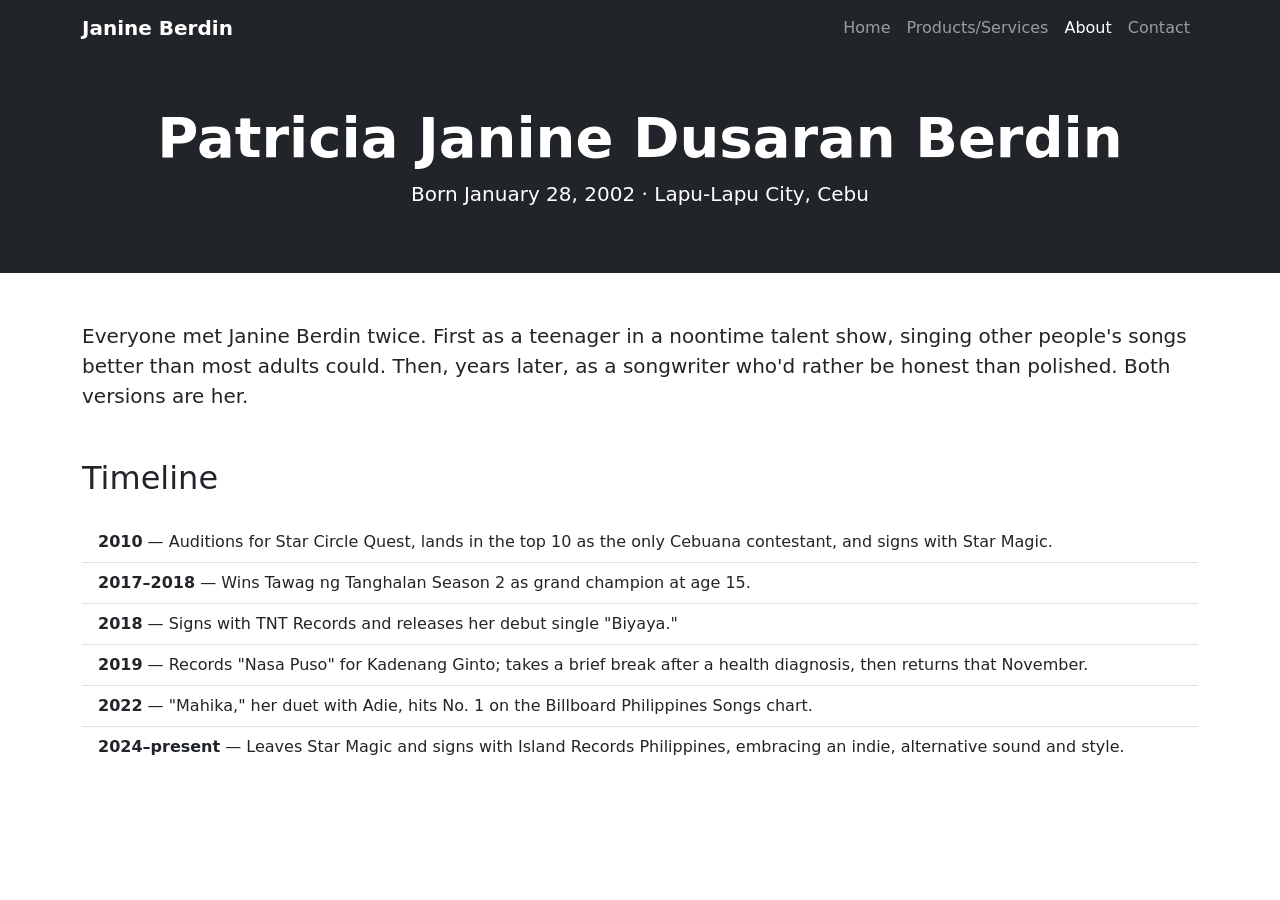
==== about.html @ bd7dd0e9 "Initial commit" ====
﻿<!DOCTYPE html>
<html lang="en">
<head>
    <meta charset="UTF-8">
    <meta name="viewport" content="width=device-width, initial-scale=1.0">
    <title>About - Janine Berdin</title>
    <link href="https://cdn.jsdelivr.net/npm/bootstrap@5.3.3/dist/css/bootstrap.min.css" rel="stylesheet">
</head>
<body>

    <nav class="navbar navbar-expand-lg navbar-dark bg-dark">
        <div class="container">
            <a class="navbar-brand fw-bold" href="index.html">Janine Berdin</a>
            <button class="navbar-toggler" type="button" data-bs-toggle="collapse" data-bs-target="#navMenu">
                <span class="navbar-toggler-icon"></span>
            </button>
            <div class="collapse navbar-collapse" id="navMenu">
                <ul class="navbar-nav ms-auto">
                    <li class="nav-item"><a class="nav-link" href="index.html">Home</a></li>
                    <li class="nav-item"><a class="nav-link" href="services.html">Products/Services</a></li>
                    <li class="nav-item"><a class="nav-link active" href="about.html">About</a></li>
                    <li class="nav-item"><a class="nav-link" href="contact.html">Contact</a></li>
                </ul>
            </div>
        </div>
    </nav>

    <div class="bg-dark text-white text-center py-5">
        <div class="container">
            <h1 class="display-4 fw-bold">Patricia Janine Dusaran Berdin</h1>
            <p class="lead">Born January 28, 2002 &middot; Lapu-Lapu City, Cebu</p>
        </div>
    </div>

    <div class="container my-5">
        <p class="lead">
            Everyone met Janine Berdin twice. First as a teenager in a noontime talent show,
            singing other people's songs better than most adults could. Then, years later, as a
            songwriter who'd rather be honest than polished. Both versions are her.
        </p>

        <h2 class="mt-5 mb-4">Timeline</h2>

        <ul class="list-group list-group-flush">

            <li class="list-group-item">
                <strong>2010</strong> — Auditions for Star Circle Quest, lands in the top 10 as the only Cebuana contestant, and signs with Star Magic.
            </li>

            <li class="list-group-item">
                <strong>2017–2018</strong> — Wins Tawag ng Tanghalan Season 2 as grand champion at age 15.
            </li>

            <li class="list-group-item">
                <strong>2018</strong> — Signs with TNT Records and releases her debut single "Biyaya."
            </li>

            <li class="list-group-item">
                <strong>2019</strong> — Records "Nasa Puso" for Kadenang Ginto; takes a brief break after a health diagnosis, then returns that November.
            </li>

            <li class="list-group-item">
                <strong>2022</strong> — "Mahika," her duet with Adie, hits No. 1 on the Billboard Philippines Songs chart.
            </li>

            <li class="list-group-item">
                <strong>2024–present</strong> — Leaves Star Magic and signs with Island Records Philippines, embracing an indie, alternative sound and style.
            </li>

        </ul>
    </div>

    <script src="https://cdn.jsdelivr.net/npm/bootstrap@5.3.3/dist/js/bootstrap.bundle.min.js"></script>
</body>
</html>
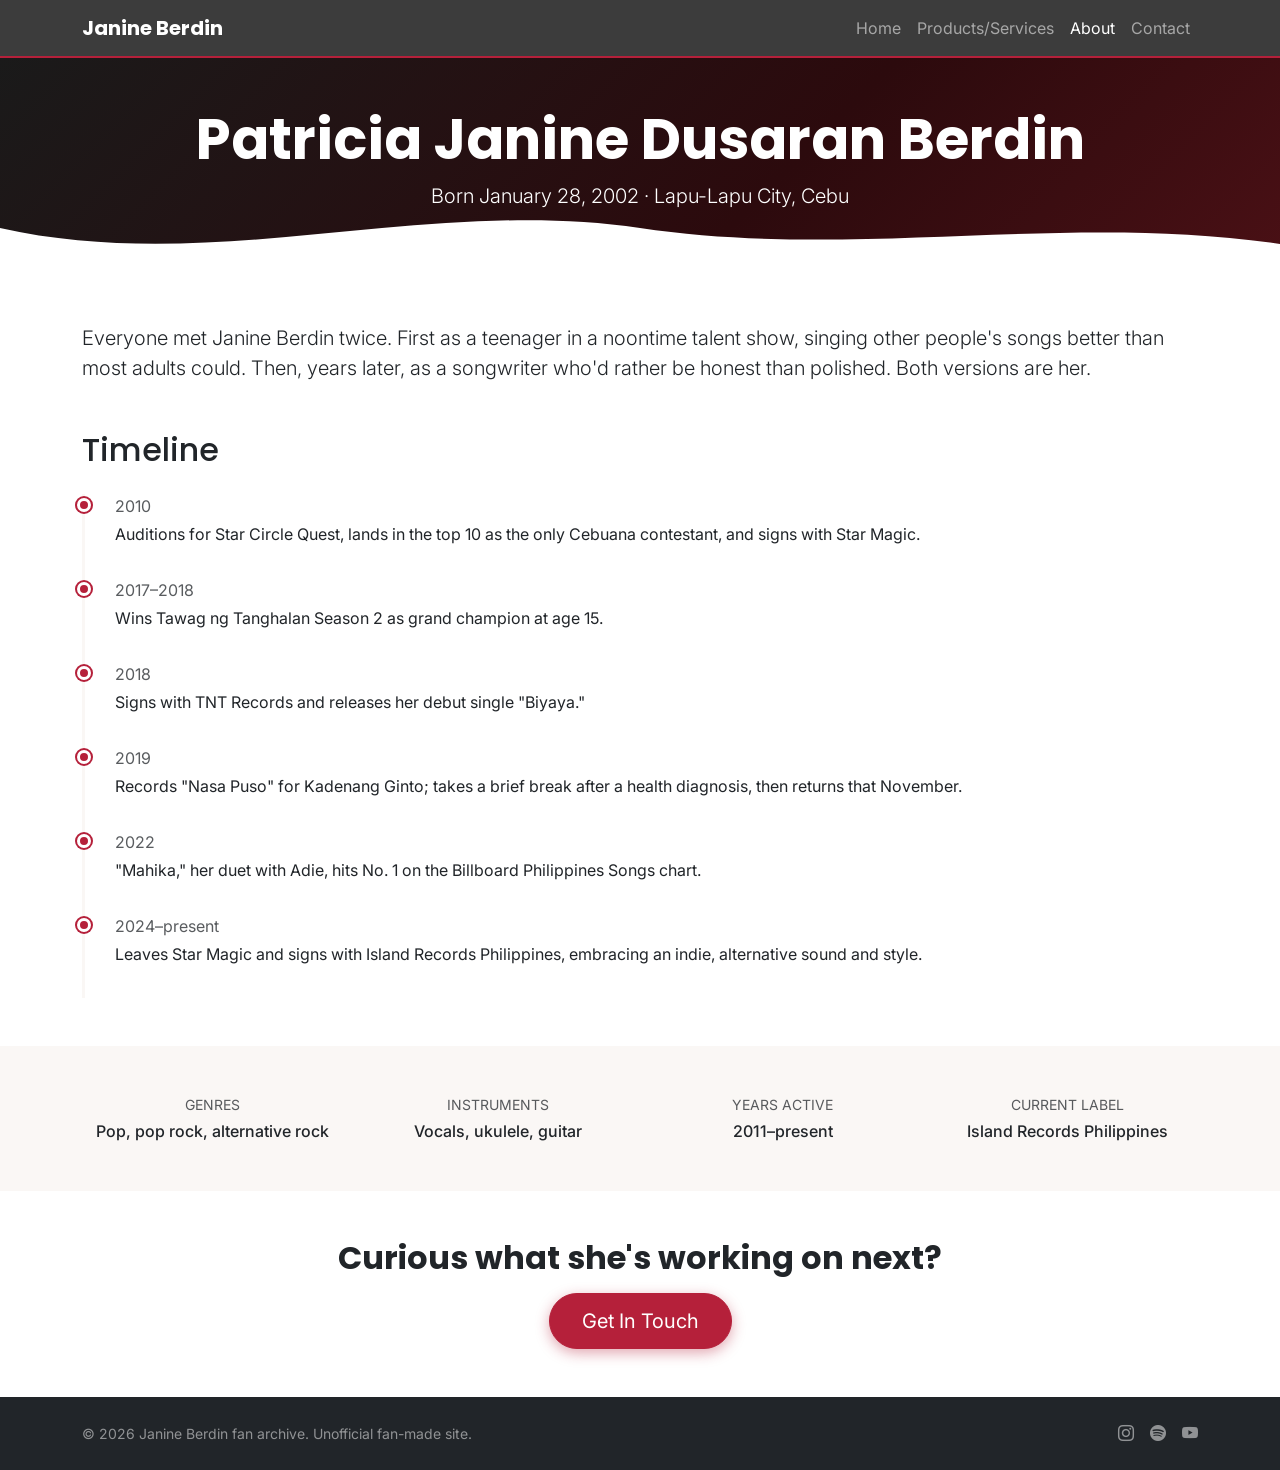
==== commit 070756eb: "y" ====
--- a/about.html
+++ b/about.html
@@ -4,11 +4,15 @@
     <meta charset="UTF-8">
     <meta name="viewport" content="width=device-width, initial-scale=1.0">
     <title>About - Janine Berdin</title>
+    <link rel="preconnect" href="https://fonts.googleapis.com">
+    <link href="https://fonts.googleapis.com/css2?family=Poppins:wght@600;700;800&family=Inter:wght@400;500&display=swap" rel="stylesheet">
     <link href="https://cdn.jsdelivr.net/npm/bootstrap@5.3.3/dist/css/bootstrap.min.css" rel="stylesheet">
+    <link rel="stylesheet" href="https://cdn.jsdelivr.net/npm/bootstrap-icons@1.11.3/font/bootstrap-icons.css">
+    <link href="css/style.css" rel="stylesheet">
 </head>
 <body>
 
-    <nav class="navbar navbar-expand-lg navbar-dark bg-dark">
+    <nav class="navbar navbar-expand-lg navbar-dark navbar-blur sticky-top">
         <div class="container">
             <a class="navbar-brand fw-bold" href="index.html">Janine Berdin</a>
             <button class="navbar-toggler" type="button" data-bs-toggle="collapse" data-bs-target="#navMenu">
@@ -25,10 +29,15 @@
         </div>
     </nav>
 
-    <div class="bg-dark text-white text-center py-5">
+    <div class="hero-gradient text-white text-center py-5">
         <div class="container">
             <h1 class="display-4 fw-bold">Patricia Janine Dusaran Berdin</h1>
             <p class="lead">Born January 28, 2002 &middot; Lapu-Lapu City, Cebu</p>
+        </div>
+        <div class="wave-divider">
+            <svg viewBox="0 0 1440 100" preserveAspectRatio="none" xmlns="http://www.w3.org/2000/svg">
+                <path d="M0,40 C240,100 480,0 720,40 C960,80 1200,20 1440,60 L1440,100 L0,100 Z" fill="#ffffff"></path>
+            </svg>
         </div>
     </div>
 
@@ -41,35 +50,83 @@
 
         <h2 class="mt-5 mb-4">Timeline</h2>
 
-        <ul class="list-group list-group-flush">
+        <div class="timeline">
 
-            <li class="list-group-item">
-                <strong>2010</strong> — Auditions for Star Circle Quest, lands in the top 10 as the only Cebuana contestant, and signs with Star Magic.
-            </li>
+            <div class="timeline-item">
+                <p class="text-muted mb-1">2010</p>
+                <p class="mb-0">Auditions for Star Circle Quest, lands in the top 10 as the only Cebuana contestant, and signs with Star Magic.</p>
+            </div>
 
-            <li class="list-group-item">
-                <strong>2017–2018</strong> — Wins Tawag ng Tanghalan Season 2 as grand champion at age 15.
-            </li>
+            <div class="timeline-item">
+                <p class="text-muted mb-1">2017–2018</p>
+                <p class="mb-0">Wins Tawag ng Tanghalan Season 2 as grand champion at age 15.</p>
+            </div>
 
-            <li class="list-group-item">
-                <strong>2018</strong> — Signs with TNT Records and releases her debut single "Biyaya."
-            </li>
+            <div class="timeline-item">
+                <p class="text-muted mb-1">2018</p>
+                <p class="mb-0">Signs with TNT Records and releases her debut single "Biyaya."</p>
+            </div>
 
-            <li class="list-group-item">
-                <strong>2019</strong> — Records "Nasa Puso" for Kadenang Ginto; takes a brief break after a health diagnosis, then returns that November.
-            </li>
+            <div class="timeline-item">
+                <p class="text-muted mb-1">2019</p>
+                <p class="mb-0">Records "Nasa Puso" for Kadenang Ginto; takes a brief break after a health diagnosis, then returns that November.</p>
+            </div>
 
-            <li class="list-group-item">
-                <strong>2022</strong> — "Mahika," her duet with Adie, hits No. 1 on the Billboard Philippines Songs chart.
-            </li>
+            <div class="timeline-item">
+                <p class="text-muted mb-1">2022</p>
+                <p class="mb-0">"Mahika," her duet with Adie, hits No. 1 on the Billboard Philippines Songs chart.</p>
+            </div>
 
-            <li class="list-group-item">
-                <strong>2024–present</strong> — Leaves Star Magic and signs with Island Records Philippines, embracing an indie, alternative sound and style.
-            </li>
+            <div class="timeline-item">
+                <p class="text-muted mb-1">2024–present</p>
+                <p class="mb-0">Leaves Star Magic and signs with Island Records Philippines, embracing an indie, alternative sound and style.</p>
+            </div>
 
-        </ul>
+        </div>
     </div>
 
+    <div class="bg-light py-5">
+        <div class="container">
+            <div class="row text-center g-4">
+                <div class="col-md-3">
+                    <p class="text-muted small text-uppercase mb-1">Genres</p>
+                    <p class="mb-0 fw-medium">Pop, pop rock, alternative rock</p>
+                </div>
+                <div class="col-md-3">
+                    <p class="text-muted small text-uppercase mb-1">Instruments</p>
+                    <p class="mb-0 fw-medium">Vocals, ukulele, guitar</p>
+                </div>
+                <div class="col-md-3">
+                    <p class="text-muted small text-uppercase mb-1">Years active</p>
+                    <p class="mb-0 fw-medium">2011–present</p>
+                </div>
+                <div class="col-md-3">
+                    <p class="text-muted small text-uppercase mb-1">Current label</p>
+                    <p class="mb-0 fw-medium">Island Records Philippines</p>
+                </div>
+            </div>
+        </div>
+    </div>
+
+    <div class="container my-5 text-center">
+        <h2 class="fw-bold mb-3">Curious what she's working on next?</h2>
+        <a href="contact.html" class="btn btn-danger btn-lg btn-glow">Get In Touch</a>
+    </div>
+
+    <!-- ===== Footer ===== -->
+    <footer class="bg-dark text-white-50 py-4">
+        <div class="container d-flex flex-column flex-sm-row justify-content-between align-items-center gap-2">
+            <p class="mb-0 small">&copy; 2026 Janine Berdin fan archive. Unofficial fan-made site.</p>
+            <div class="d-flex gap-3">
+                <a href="#" class="text-white-50"><i class="bi bi-instagram"></i></a>
+                <a href="#" class="text-white-50"><i class="bi bi-spotify"></i></a>
+                <a href="#" class="text-white-50"><i class="bi bi-youtube"></i></a>
+            </div>
+        </div>
+    </footer>
+
+    <script src="https://code.jquery.com/jquery-3.7.1.min.js"></script>
     <script src="https://cdn.jsdelivr.net/npm/bootstrap@5.3.3/dist/js/bootstrap.bundle.min.js"></script>
+    <script src="js/main.js"></script>
 </body>
 </html>
--- a/css/style.css
+++ b/css/style.css
@@ -0,0 +1,182 @@
+﻿/* ===== Color palette ===== */
+:root {
+    --color-primary: #b5203a;
+    --color-primary-dark: #8a1729;
+    --color-bg-alt: #faf7f5;
+    --color-dark: #1a1a1a;
+}
+
+/* ===== Fonts ===== */
+body {
+    font-family: 'Inter', sans-serif;
+    background-color: #fff;
+}
+
+h1, h2, h3, h4, h5,
+.navbar-brand {
+    font-family: 'Poppins', sans-serif;
+}
+
+/* ===== Override Bootstrap's red with our brand color ===== */
+.btn-danger {
+    background-color: var(--color-primary);
+    border-color: var(--color-primary);
+}
+
+    .btn-danger:hover {
+        background-color: var(--color-primary-dark);
+        border-color: var(--color-primary-dark);
+    }
+
+.text-danger {
+    color: var(--color-primary) !important;
+}
+
+.border-danger {
+    border-color: var(--color-primary) !important;
+}
+
+.bg-light {
+    background-color: var(--color-bg-alt) !important;
+}
+
+/* ===== Navbar with blur ===== */
+.navbar-blur {
+    background-color: rgba(26, 26, 26, 0.85) !important;
+    backdrop-filter: blur(10px);
+    -webkit-backdrop-filter: blur(10px);
+    border-bottom: 2px solid var(--color-primary);
+}
+
+/* ===== Card hover effect ===== */
+.card-hover {
+    transition: transform 0.3s cubic-bezier(0.34, 1.56, 0.64, 1), box-shadow 0.3s ease, border-color 0.3s ease;
+}
+
+    .card-hover:hover {
+        transform: translateY(-10px) scale(1.03);
+        box-shadow: 0 16px 30px rgba(0, 0, 0, 0.2);
+        border-color: var(--color-primary);
+    }
+
+        .card-hover:hover .card-title {
+            color: var(--color-primary);
+            transition: color 0.3s ease;
+        }
+
+/* ===== Modal images ===== */
+.modal-content img {
+    max-height: 320px;
+    object-fit: cover;
+    width: 100%;
+}
+
+/* ===== Album cover placeholders ===== */
+.album-cover {
+    height: 160px;
+    display: flex;
+    align-items: center;
+    justify-content: center;
+    color: white;
+    font-weight: bold;
+    font-size: 1.1rem;
+    text-align: center;
+    padding: 10px;
+}
+
+.cover-red {
+    background-color: var(--color-primary);
+}
+
+.cover-dark {
+    background-color: #212529;
+}
+
+.cover-grey {
+    background-color: #6c757d;
+}
+
+/* ===== Hero sections ===== */
+.hero-gradient {
+    background: linear-gradient(135deg, #1a1a1a 0%, #2c0a0d 60%, #4a1015 100%);
+    position: relative;
+    overflow: hidden;
+}
+
+.btn-glow {
+    border-radius: 50px;
+    padding: 12px 32px;
+    transition: transform 0.25s ease, box-shadow 0.25s ease;
+    box-shadow: 0 4px 14px rgba(181, 32, 58, 0.4);
+}
+
+    .btn-glow:hover {
+        transform: translateY(-3px);
+        box-shadow: 0 8px 24px rgba(181, 32, 58, 0.6);
+    }
+
+/* ===== Wave divider ===== */
+.wave-divider {
+    position: absolute;
+    bottom: -1px;
+    left: 0;
+    width: 100%;
+    line-height: 0;
+}
+
+    .wave-divider svg {
+        width: 100%;
+        height: 80px;
+        display: block;
+    }
+
+/* ===== Stat cards ===== */
+.stat-card {
+    background: var(--color-bg-alt);
+    border-radius: 16px;
+    transition: transform 0.3s cubic-bezier(0.34, 1.56, 0.64, 1), box-shadow 0.3s ease;
+}
+
+    .stat-card:hover {
+        transform: translateY(-8px);
+        box-shadow: 0 12px 24px rgba(0, 0, 0, 0.1);
+    }
+
+/* ===== Icon circles ===== */
+.icon-circle {
+    width: 64px;
+    height: 64px;
+    border-radius: 50%;
+    background: rgba(181, 32, 58, 0.1);
+    display: flex;
+    align-items: center;
+    justify-content: center;
+    margin: 0 auto 16px;
+    font-size: 1.6rem;
+    color: var(--color-primary);
+}
+
+/* ===== Timeline (About page) ===== */
+.timeline {
+    position: relative;
+    padding-left: 30px;
+    border-left: 3px solid var(--color-bg-alt);
+}
+
+.timeline-item {
+    position: relative;
+    padding-bottom: 2rem;
+}
+
+    .timeline-item::before {
+        content: '';
+        position: absolute;
+        left: -38px;
+        top: 4px;
+        width: 14px;
+        height: 14px;
+        border-radius: 50%;
+        background: var(--color-primary);
+        border: 3px solid #fff;
+        box-shadow: 0 0 0 2px var(--color-primary);
+    }
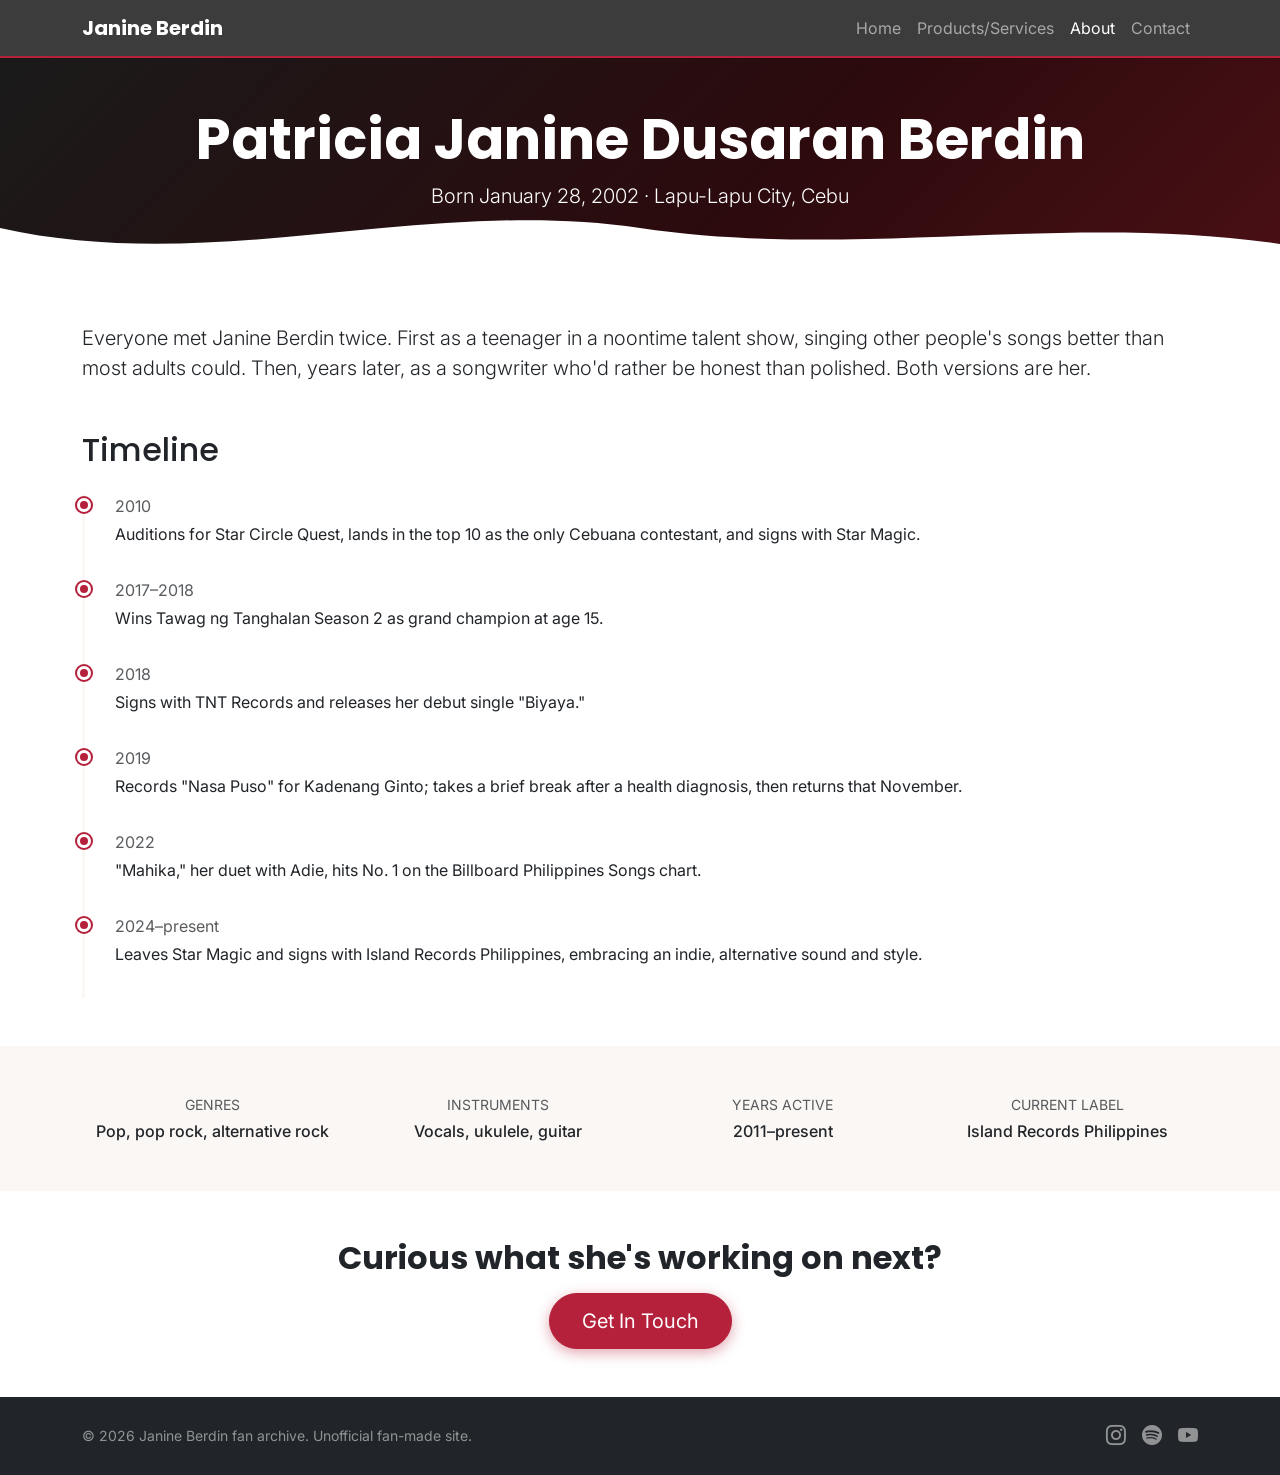
==== commit 4a1265c0: "meow" ====
--- a/about.html
+++ b/about.html
@@ -22,7 +22,7 @@
                 <ul class="navbar-nav ms-auto">
                     <li class="nav-item"><a class="nav-link" href="index.html">Home</a></li>
                     <li class="nav-item"><a class="nav-link" href="services.html">Products/Services</a></li>
-                    <li class="nav-item"><a class="nav-link active" href="about.html">About</a></li>
+                    <li class="nav-item"><a class="nav-link" href="about.html">About</a></li>
                     <li class="nav-item"><a class="nav-link" href="contact.html">Contact</a></li>
                 </ul>
             </div>
@@ -117,10 +117,10 @@
     <footer class="bg-dark text-white-50 py-4">
         <div class="container d-flex flex-column flex-sm-row justify-content-between align-items-center gap-2">
             <p class="mb-0 small">&copy; 2026 Janine Berdin fan archive. Unofficial fan-made site.</p>
-            <div class="d-flex gap-3">
-                <a href="#" class="text-white-50"><i class="bi bi-instagram"></i></a>
-                <a href="#" class="text-white-50"><i class="bi bi-spotify"></i></a>
-                <a href="#" class="text-white-50"><i class="bi bi-youtube"></i></a>
+            <div class="d-flex gap-3 fs-5">
+                <a href="https://www.instagram.com/janineberdin/" class="text-white-50" target="_blank" rel="noopener"><i class="bi bi-instagram"></i></a>
+                <a href="https://open.spotify.com/artist/4qPhnQfRgdgcZEdXgENOnr" class="text-white-50" target="_blank" rel="noopener"><i class="bi bi-spotify"></i></a>
+                <a href="https://www.youtube.com/channel/UCqGuQ9pT5428XwYYvf16uPQ" class="text-white-50" target="_blank" rel="noopener"><i class="bi bi-youtube"></i></a>
             </div>
         </div>
     </footer>
